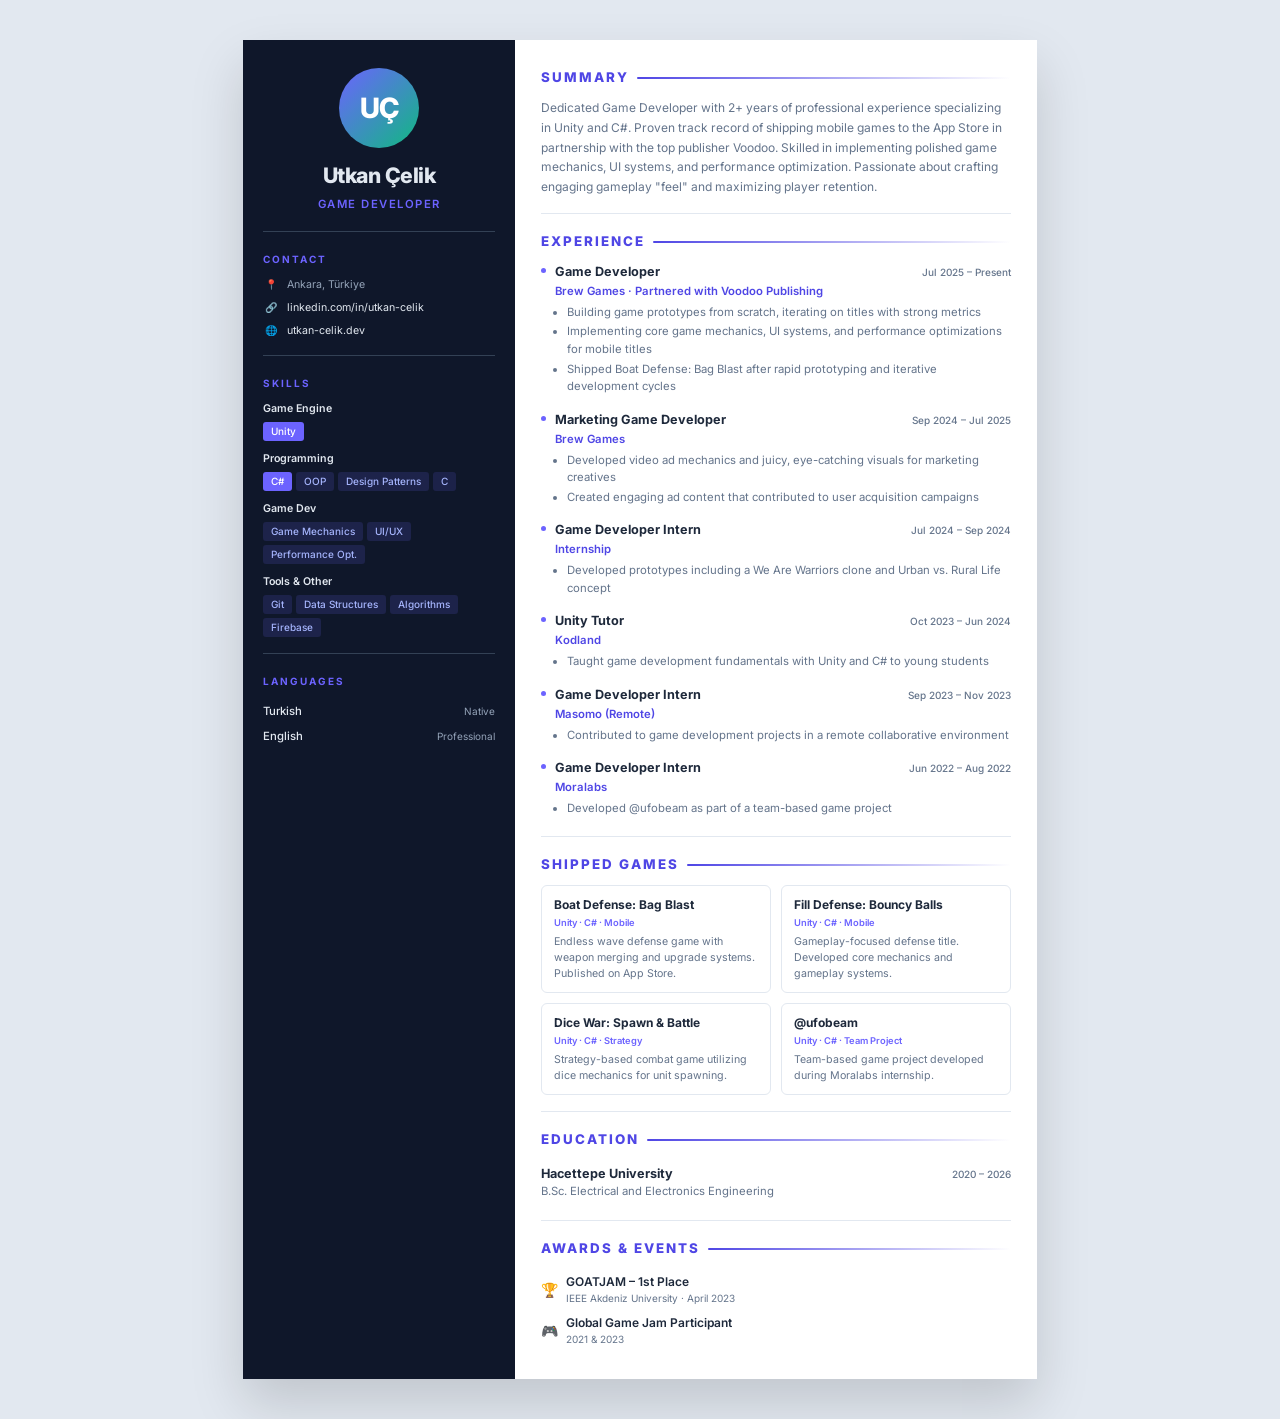
==== cv.html @ 554e01fa "Initial portfolio site - Game Developer CV & Portfolio" ====
<!DOCTYPE html>
<html lang="en">

<head>
    <meta charset="UTF-8">
    <meta name="viewport" content="width=device-width, initial-scale=1.0">
    <title>Utkan Çelik – Game Developer CV</title>
    <link rel="stylesheet" href="cv.css">
</head>

<body>
    <div class="cv-page">
        <!-- ======== SIDEBAR ======== -->
        <aside class="sidebar">
            <div class="profile-section">
                <div class="profile-avatar">UÇ</div>
                <h1 class="profile-name">Utkan Çelik</h1>
                <p class="profile-title">Game Developer</p>
            </div>

            <!-- Contact -->
            <div class="sidebar-section">
                <h2 class="sidebar-heading">Contact</h2>
                <ul class="contact-list">
                    <li class="contact-item">
                        <span class="contact-icon">📍</span>
                        <span>Ankara, Türkiye</span>
                    </li>
                    <li class="contact-item">
                        <span class="contact-icon">🔗</span>
                        <a href="https://www.linkedin.com/in/utkan-celik/"
                            target="_blank">linkedin.com/in/utkan-celik</a>
                    </li>
                    <li class="contact-item">
                        <span class="contact-icon">🌐</span>
                        <a href="#">utkan-celik.dev</a>
                    </li>
                </ul>
            </div>

            <!-- Skills -->
            <div class="sidebar-section">
                <h2 class="sidebar-heading">Skills</h2>
                <div class="skill-category">
                    <div class="skill-category-title">Game Engine</div>
                    <div class="skill-tags">
                        <span class="skill-tag highlight">Unity</span>
                    </div>
                </div>
                <div class="skill-category">
                    <div class="skill-category-title">Programming</div>
                    <div class="skill-tags">
                        <span class="skill-tag highlight">C#</span>
                        <span class="skill-tag">OOP</span>
                        <span class="skill-tag">Design Patterns</span>
                        <span class="skill-tag">C</span>
                    </div>
                </div>
                <div class="skill-category">
                    <div class="skill-category-title">Game Dev</div>
                    <div class="skill-tags">
                        <span class="skill-tag">Game Mechanics</span>
                        <span class="skill-tag">UI/UX</span>
                        <span class="skill-tag">Performance Opt.</span>
                    </div>
                </div>
                <div class="skill-category">
                    <div class="skill-category-title">Tools & Other</div>
                    <div class="skill-tags">
                        <span class="skill-tag">Git</span>
                        <span class="skill-tag">Data Structures</span>
                        <span class="skill-tag">Algorithms</span>
                        <span class="skill-tag">Firebase</span>
                    </div>
                </div>
            </div>

            <!-- Languages -->
            <div class="sidebar-section">
                <h2 class="sidebar-heading">Languages</h2>
                <div class="language-item">
                    <span class="language-name">Turkish</span>
                    <span class="language-level">Native</span>
                </div>
                <div class="language-item">
                    <span class="language-name">English</span>
                    <span class="language-level">Professional</span>
                </div>
            </div>


        </aside>

        <!-- ======== MAIN CONTENT ======== -->
        <main class="main-content">
            <!-- Summary -->
            <section class="section">
                <h2 class="section-heading">Summary</h2>
                <p class="summary-text">
                    Dedicated Game Developer with 2+ years of professional experience specializing in Unity and C#.
                    Proven track record of shipping mobile games to the App Store in partnership with the top publisher
                    Voodoo.
                    Skilled in implementing polished game mechanics, UI systems, and performance optimization.
                    Passionate about crafting engaging gameplay "feel" and maximizing player retention.
                </p>
            </section>

            <!-- Experience -->
            <section class="section">
                <h2 class="section-heading">Experience</h2>

                <div class="exp-item">
                    <div class="exp-header">
                        <span class="exp-role">Game Developer</span>
                        <span class="exp-date">Jul 2025 – Present</span>
                    </div>
                    <div class="exp-company">Brew Games · Partnered with Voodoo Publishing</div>
                    <ul class="exp-desc">
                        <li>Building game prototypes from scratch, iterating on titles with strong metrics</li>
                        <li>Implementing core game mechanics, UI systems, and performance optimizations for mobile
                            titles</li>
                        <li>Shipped Boat Defense: Bag Blast after rapid prototyping and iterative development cycles
                        </li>
                    </ul>
                </div>

                <div class="exp-item">
                    <div class="exp-header">
                        <span class="exp-role">Marketing Game Developer</span>
                        <span class="exp-date">Sep 2024 – Jul 2025</span>
                    </div>
                    <div class="exp-company">Brew Games</div>
                    <ul class="exp-desc">
                        <li>Developed video ad mechanics and juicy, eye-catching visuals for marketing creatives</li>
                        <li>Created engaging ad content that contributed to user acquisition campaigns</li>
                    </ul>
                </div>

                <div class="exp-item">
                    <div class="exp-header">
                        <span class="exp-role">Game Developer Intern</span>
                        <span class="exp-date">Jul 2024 – Sep 2024</span>
                    </div>
                    <div class="exp-company">Internship</div>
                    <ul class="exp-desc">
                        <li>Developed prototypes including a We Are Warriors clone and Urban vs. Rural Life concept</li>
                    </ul>
                </div>

                <div class="exp-item">
                    <div class="exp-header">
                        <span class="exp-role">Unity Tutor</span>
                        <span class="exp-date">Oct 2023 – Jun 2024</span>
                    </div>
                    <div class="exp-company">Kodland</div>
                    <ul class="exp-desc">
                        <li>Taught game development fundamentals with Unity and C# to young students</li>
                    </ul>
                </div>

                <div class="exp-item">
                    <div class="exp-header">
                        <span class="exp-role">Game Developer Intern</span>
                        <span class="exp-date">Sep 2023 – Nov 2023</span>
                    </div>
                    <div class="exp-company">Masomo (Remote)</div>
                    <ul class="exp-desc">
                        <li>Contributed to game development projects in a remote collaborative environment</li>
                    </ul>
                </div>

                <div class="exp-item">
                    <div class="exp-header">
                        <span class="exp-role">Game Developer Intern</span>
                        <span class="exp-date">Jun 2022 – Aug 2022</span>
                    </div>
                    <div class="exp-company">Moralabs</div>
                    <ul class="exp-desc">
                        <li>Developed @ufobeam as part of a team-based game project</li>
                    </ul>
                </div>
            </section>

            <!-- Projects -->
            <section class="section">
                <h2 class="section-heading">Shipped Games</h2>
                <div class="projects-grid">
                    <div class="project-card">
                        <div class="project-name">Boat Defense: Bag Blast</div>
                        <div class="project-tech">Unity · C# · Mobile</div>
                        <p class="project-desc">Endless wave defense game with weapon merging and upgrade systems.
                            Published on App Store.</p>
                    </div>
                    <div class="project-card">
                        <div class="project-name">Fill Defense: Bouncy Balls</div>
                        <div class="project-tech">Unity · C# · Mobile</div>
                        <p class="project-desc">Gameplay-focused defense title. Developed core mechanics and gameplay
                            systems.</p>
                    </div>
                    <div class="project-card">
                        <div class="project-name">Dice War: Spawn & Battle</div>
                        <div class="project-tech">Unity · C# · Strategy</div>
                        <p class="project-desc">Strategy-based combat game utilizing dice mechanics for unit spawning.
                        </p>
                    </div>
                    <div class="project-card">
                        <div class="project-name">@ufobeam</div>
                        <div class="project-tech">Unity · C# · Team Project</div>
                        <p class="project-desc">Team-based game project developed during Moralabs internship.</p>
                    </div>
                </div>
            </section>

            <!-- Education -->
            <section class="section">
                <h2 class="section-heading">Education</h2>
                <div class="edu-item">
                    <div class="edu-info">
                        <div class="edu-school">Hacettepe University</div>
                        <div class="edu-degree">B.Sc. Electrical and Electronics Engineering</div>
                    </div>
                    <span class="edu-date">2020 – 2026</span>
                </div>
            </section>

            <!-- Awards -->
            <section class="section">
                <h2 class="section-heading">Awards & Events</h2>
                <div class="award-item">
                    <span class="award-icon">🏆</span>
                    <div class="award-info">
                        <div class="award-title">GOATJAM – 1st Place</div>
                        <div class="award-detail">IEEE Akdeniz University · April 2023</div>
                    </div>
                </div>
                <div class="award-item">
                    <span class="award-icon">🎮</span>
                    <div class="award-info">
                        <div class="award-title">Global Game Jam Participant</div>
                        <div class="award-detail">2021 & 2023</div>
                    </div>
                </div>
            </section>
        </main>
    </div>
</body>

</html>
---- cv.css ----
/* ========================================
   UTKAN ÇELIK - GAME DEVELOPER CV
   A4 Print-Ready Stylesheet
   ======================================== */

@import url('https://fonts.googleapis.com/css2?family=Inter:wght@300;400;500;600;700;800&display=swap');

:root {
    --primary: #6C63FF;
    --primary-dark: #4F46E5;
    --accent: #10B981;
    --dark: #0F172A;
    --dark-soft: #1E293B;
    --text: #E2E8F0;
    --text-muted: #94A3B8;
    --text-dark: #1E293B;
    --text-dark-muted: #475569;
    --border: #334155;
    --bg-light: #F8FAFC;
    --sidebar-bg: #0F172A;
    --sidebar-text: #E2E8F0;
    --sidebar-muted: #94A3B8;
    --main-bg: #FFFFFF;
    --main-text: #1E293B;
    --main-muted: #64748B;
    --tag-bg: rgba(108, 99, 255, 0.1);
    --tag-text: #6C63FF;
}

* {
    margin: 0;
    padding: 0;
    box-sizing: border-box;
}

body {
    font-family: 'Inter', -apple-system, BlinkMacSystemFont, sans-serif;
    font-size: 9.5pt;
    line-height: 1.5;
    color: var(--main-text);
    background: #E2E8F0;
    -webkit-font-smoothing: antialiased;
}

/* A4 Page Container */
.cv-page {
    width: 210mm;
    min-height: 297mm;
    margin: 20px auto;
    background: var(--main-bg);
    box-shadow: 0 25px 50px rgba(0, 0, 0, 0.15);
    display: grid;
    grid-template-columns: 72mm 1fr;
    overflow: hidden;
}

/* ---- SIDEBAR ---- */
.sidebar {
    background: var(--sidebar-bg);
    color: var(--sidebar-text);
    padding: 28px 20px;
    display: flex;
    flex-direction: column;
    gap: 20px;
}

.profile-section {
    text-align: center;
    padding-bottom: 18px;
    border-bottom: 1px solid var(--border);
}

.profile-avatar {
    width: 80px;
    height: 80px;
    border-radius: 50%;
    background: linear-gradient(135deg, var(--primary), var(--accent));
    margin: 0 auto 12px;
    display: flex;
    align-items: center;
    justify-content: center;
    font-size: 28px;
    font-weight: 800;
    color: white;
    letter-spacing: -1px;
}

.profile-name {
    font-size: 16pt;
    font-weight: 800;
    letter-spacing: -0.5px;
    margin-bottom: 4px;
}

.profile-title {
    font-size: 8.5pt;
    color: var(--primary);
    font-weight: 600;
    text-transform: uppercase;
    letter-spacing: 1.5px;
}

.sidebar-section {
    padding-bottom: 16px;
    border-bottom: 1px solid var(--border);
}

.sidebar-section:last-child {
    border-bottom: none;
}

.sidebar-heading {
    font-size: 7.5pt;
    font-weight: 700;
    text-transform: uppercase;
    letter-spacing: 2px;
    color: var(--primary);
    margin-bottom: 10px;
}

/* Contact */
.contact-list {
    list-style: none;
    display: flex;
    flex-direction: column;
    gap: 7px;
}

.contact-item {
    display: flex;
    align-items: center;
    gap: 8px;
    font-size: 8pt;
    color: var(--sidebar-muted);
}

.contact-icon {
    width: 16px;
    height: 16px;
    display: flex;
    align-items: center;
    justify-content: center;
    font-size: 10px;
    flex-shrink: 0;
}

.contact-item a {
    color: var(--sidebar-text);
    text-decoration: none;
}

.contact-item a:hover {
    color: var(--primary);
}

/* Skills */
.skill-category {
    margin-bottom: 10px;
}

.skill-category:last-child {
    margin-bottom: 0;
}

.skill-category-title {
    font-size: 8pt;
    font-weight: 600;
    color: var(--sidebar-text);
    margin-bottom: 5px;
}

.skill-tags {
    display: flex;
    flex-wrap: wrap;
    gap: 4px;
}

.skill-tag {
    background: rgba(108, 99, 255, 0.15);
    color: #A5B4FC;
    padding: 2px 8px;
    border-radius: 3px;
    font-size: 7.5pt;
    font-weight: 500;
}

.skill-tag.highlight {
    background: var(--primary);
    color: white;
}

/* Languages */
.language-item {
    display: flex;
    justify-content: space-between;
    align-items: center;
    padding: 4px 0;
    font-size: 8.5pt;
}

.language-name {
    font-weight: 500;
}

.language-level {
    font-size: 7.5pt;
    color: var(--sidebar-muted);
}

/* Certifications */
.cert-item {
    display: flex;
    align-items: center;
    gap: 6px;
    padding: 3px 0;
    font-size: 8pt;
    color: var(--sidebar-muted);
}

.cert-badge {
    color: var(--accent);
    font-size: 10px;
}

/* ---- MAIN CONTENT ---- */
.main-content {
    padding: 28px 26px;
    display: flex;
    flex-direction: column;
    gap: 18px;
}

.section {
    padding-bottom: 16px;
    border-bottom: 1px solid #E2E8F0;
}

.section:last-child {
    border-bottom: none;
    padding-bottom: 0;
}

.section-heading {
    font-size: 10pt;
    font-weight: 800;
    text-transform: uppercase;
    letter-spacing: 2px;
    color: var(--primary-dark);
    margin-bottom: 10px;
    display: flex;
    align-items: center;
    gap: 8px;
}

.section-heading::after {
    content: '';
    flex: 1;
    height: 2px;
    background: linear-gradient(to right, var(--primary-dark), transparent);
    border-radius: 1px;
}

/* Summary */
.summary-text {
    font-size: 9pt;
    line-height: 1.65;
    color: var(--main-muted);
}

/* Experience */
.exp-item {
    margin-bottom: 14px;
    position: relative;
    padding-left: 14px;
}

.exp-item:last-child {
    margin-bottom: 0;
}

.exp-item::before {
    content: '';
    position: absolute;
    left: 0;
    top: 6px;
    width: 5px;
    height: 5px;
    border-radius: 50%;
    background: var(--primary);
}

.exp-header {
    display: flex;
    justify-content: space-between;
    align-items: baseline;
    margin-bottom: 2px;
}

.exp-role {
    font-size: 9.5pt;
    font-weight: 700;
    color: var(--main-text);
}

.exp-date {
    font-size: 7.5pt;
    color: var(--main-muted);
    font-weight: 500;
    white-space: nowrap;
}

.exp-company {
    font-size: 8.5pt;
    color: var(--primary-dark);
    font-weight: 600;
    margin-bottom: 4px;
}

.exp-desc {
    font-size: 8.5pt;
    color: var(--main-muted);
    line-height: 1.55;
}

.exp-desc li {
    margin-bottom: 2px;
    margin-left: 12px;
}

/* Projects */
.projects-grid {
    display: grid;
    grid-template-columns: 1fr 1fr;
    gap: 10px;
}

.project-card {
    border: 1px solid #E2E8F0;
    border-radius: 6px;
    padding: 10px 12px;
    transition: border-color 0.2s;
}

.project-name {
    font-size: 9pt;
    font-weight: 700;
    color: var(--main-text);
    margin-bottom: 2px;
}

.project-tech {
    font-size: 7pt;
    color: var(--primary);
    font-weight: 600;
    margin-bottom: 4px;
}

.project-desc {
    font-size: 8pt;
    color: var(--main-muted);
    line-height: 1.5;
}

.project-link {
    font-size: 7pt;
    color: var(--primary);
    text-decoration: none;
    font-weight: 600;
}

/* Education */
.edu-item {
    display: flex;
    justify-content: space-between;
    align-items: baseline;
    padding: 4px 0;
}

.edu-info {
    flex: 1;
}

.edu-school {
    font-size: 9.5pt;
    font-weight: 700;
    color: var(--main-text);
}

.edu-degree {
    font-size: 8.5pt;
    color: var(--main-muted);
}

.edu-date {
    font-size: 7.5pt;
    color: var(--main-muted);
    font-weight: 500;
}

/* Awards */
.award-item {
    display: flex;
    align-items: center;
    gap: 8px;
    padding: 4px 0;
}

.award-icon {
    font-size: 14px;
}

.award-info {
    flex: 1;
}

.award-title {
    font-size: 9pt;
    font-weight: 600;
    color: var(--main-text);
}

.award-detail {
    font-size: 7.5pt;
    color: var(--main-muted);
}

/* ========================================
   PRINT STYLES
   ======================================== */
@media print {
    @page {
        size: A4;
        margin: 0;
    }

    body {
        background: white;
        -webkit-print-color-adjust: exact;
        print-color-adjust: exact;
    }

    .cv-page {
        margin: 0;
        box-shadow: none;
        width: 100%;
        min-height: 100vh;
    }

    .sidebar {
        -webkit-print-color-adjust: exact;
        print-color-adjust: exact;
    }

    .skill-tag {
        -webkit-print-color-adjust: exact;
        print-color-adjust: exact;
    }

    .skill-tag.highlight {
        -webkit-print-color-adjust: exact;
        print-color-adjust: exact;
    }

    .exp-item::before {
        -webkit-print-color-adjust: exact;
        print-color-adjust: exact;
    }
}

/* Screen-only helper for centering */
@media screen {
    body {
        padding: 20px 0;
    }
}
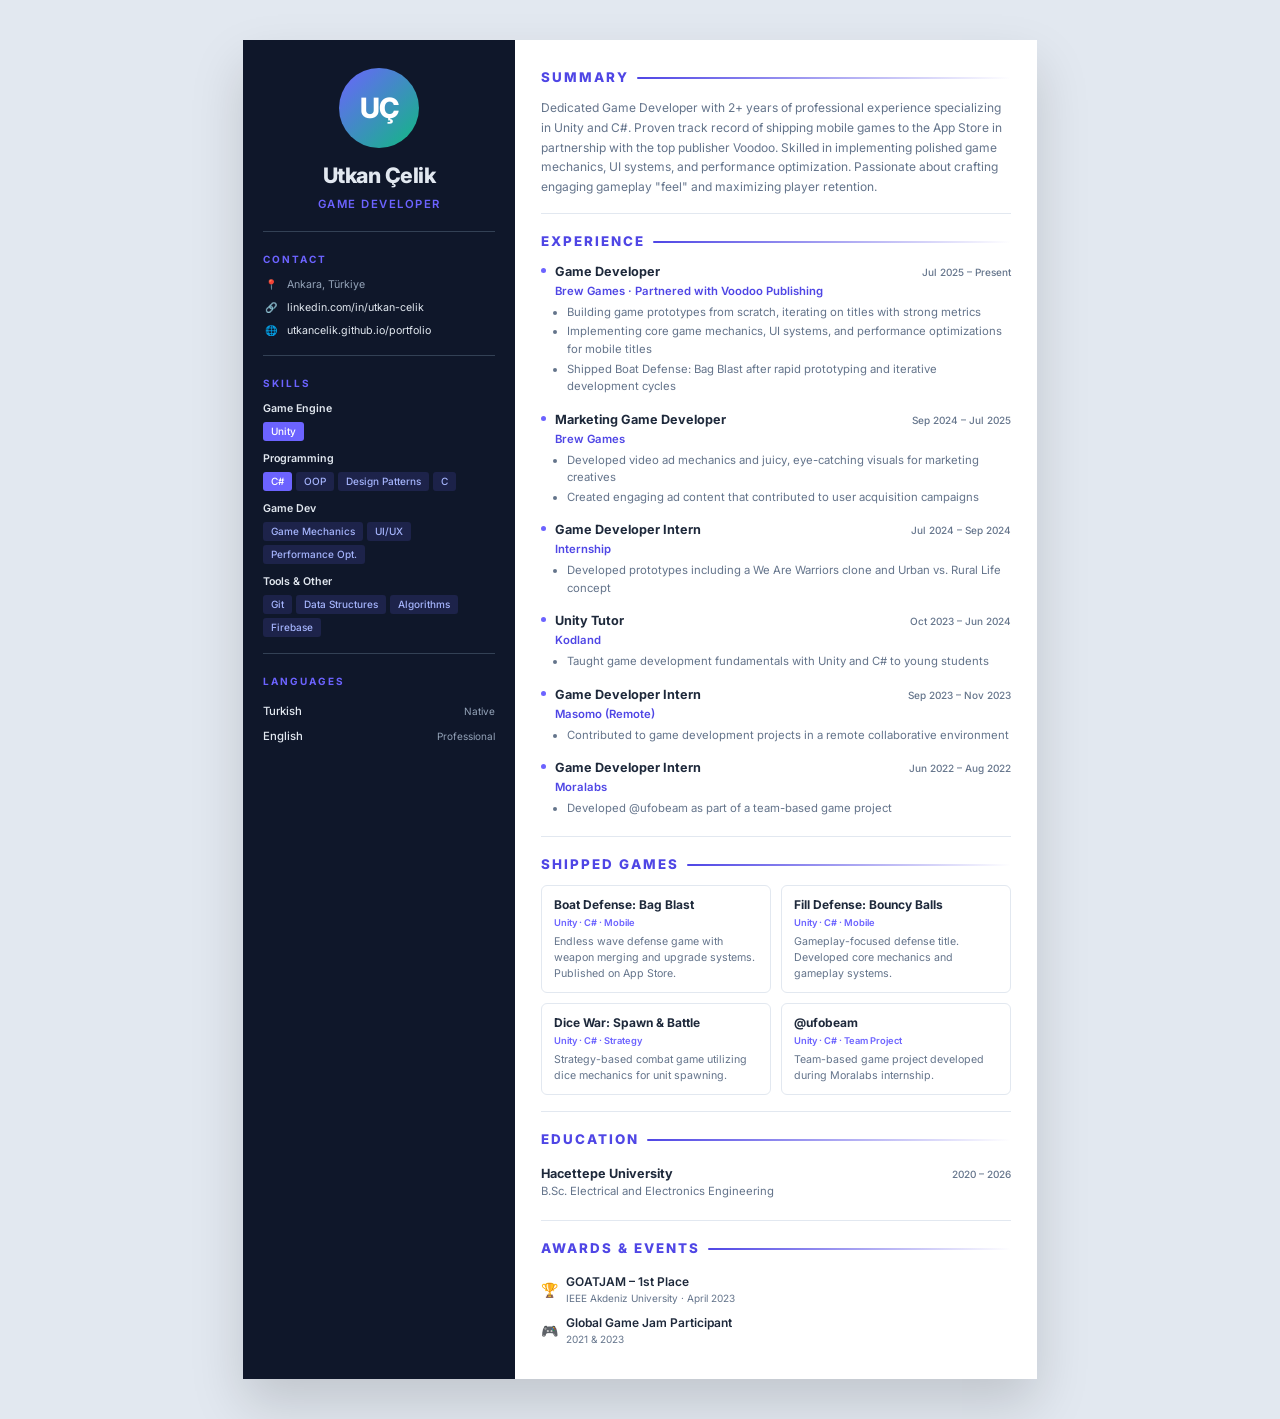
==== commit d4a6caad: "Update CV with live portfolio URL + fix corrections" ====
--- a/cv.html
+++ b/cv.html
@@ -33,7 +33,8 @@
                     </li>
                     <li class="contact-item">
                         <span class="contact-icon">🌐</span>
-                        <a href="#">utkan-celik.dev</a>
+                        <a href="https://utkancelik.github.io/portfolio/"
+                            target="_blank">utkancelik.github.io/portfolio</a>
                     </li>
                 </ul>
             </div>
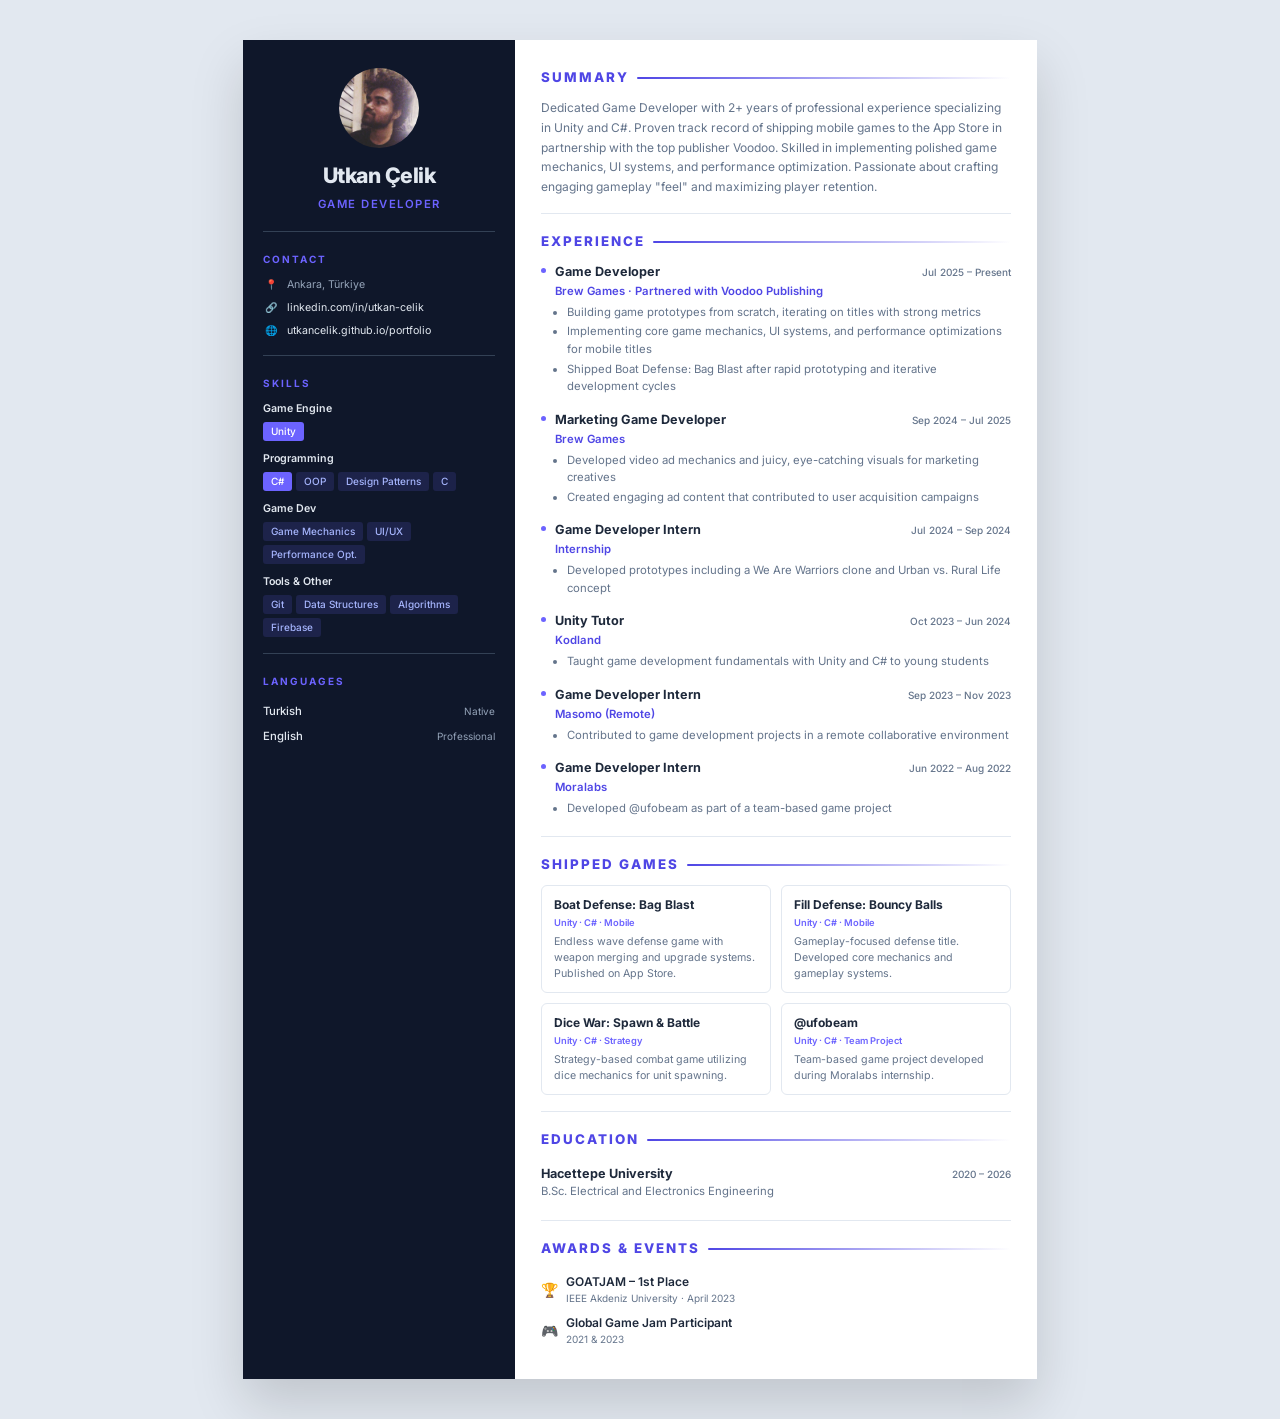
==== commit 84439c2f: "Add profile photo to CV and regenerate PDF Co-Authored-By: Claude Opus 4.6 <noreply@anthropic.com>" ====
--- a/cv.html
+++ b/cv.html
@@ -13,7 +13,7 @@
         <!-- ======== SIDEBAR ======== -->
         <aside class="sidebar">
             <div class="profile-section">
-                <div class="profile-avatar">UÇ</div>
+                <div class="profile-avatar"><img src="assets/images/profile.jpeg" alt="Utkan Çelik"></div>
                 <h1 class="profile-name">Utkan Çelik</h1>
                 <p class="profile-title">Game Developer</p>
             </div>
--- a/cv.css
+++ b/cv.css
@@ -74,15 +74,15 @@
     width: 80px;
     height: 80px;
     border-radius: 50%;
-    background: linear-gradient(135deg, var(--primary), var(--accent));
     margin: 0 auto 12px;
-    display: flex;
-    align-items: center;
-    justify-content: center;
-    font-size: 28px;
-    font-weight: 800;
-    color: white;
-    letter-spacing: -1px;
+    overflow: hidden;
+}
+
+.profile-avatar img {
+    width: 100%;
+    height: 100%;
+    object-fit: cover;
+    display: block;
 }
 
 .profile-name {
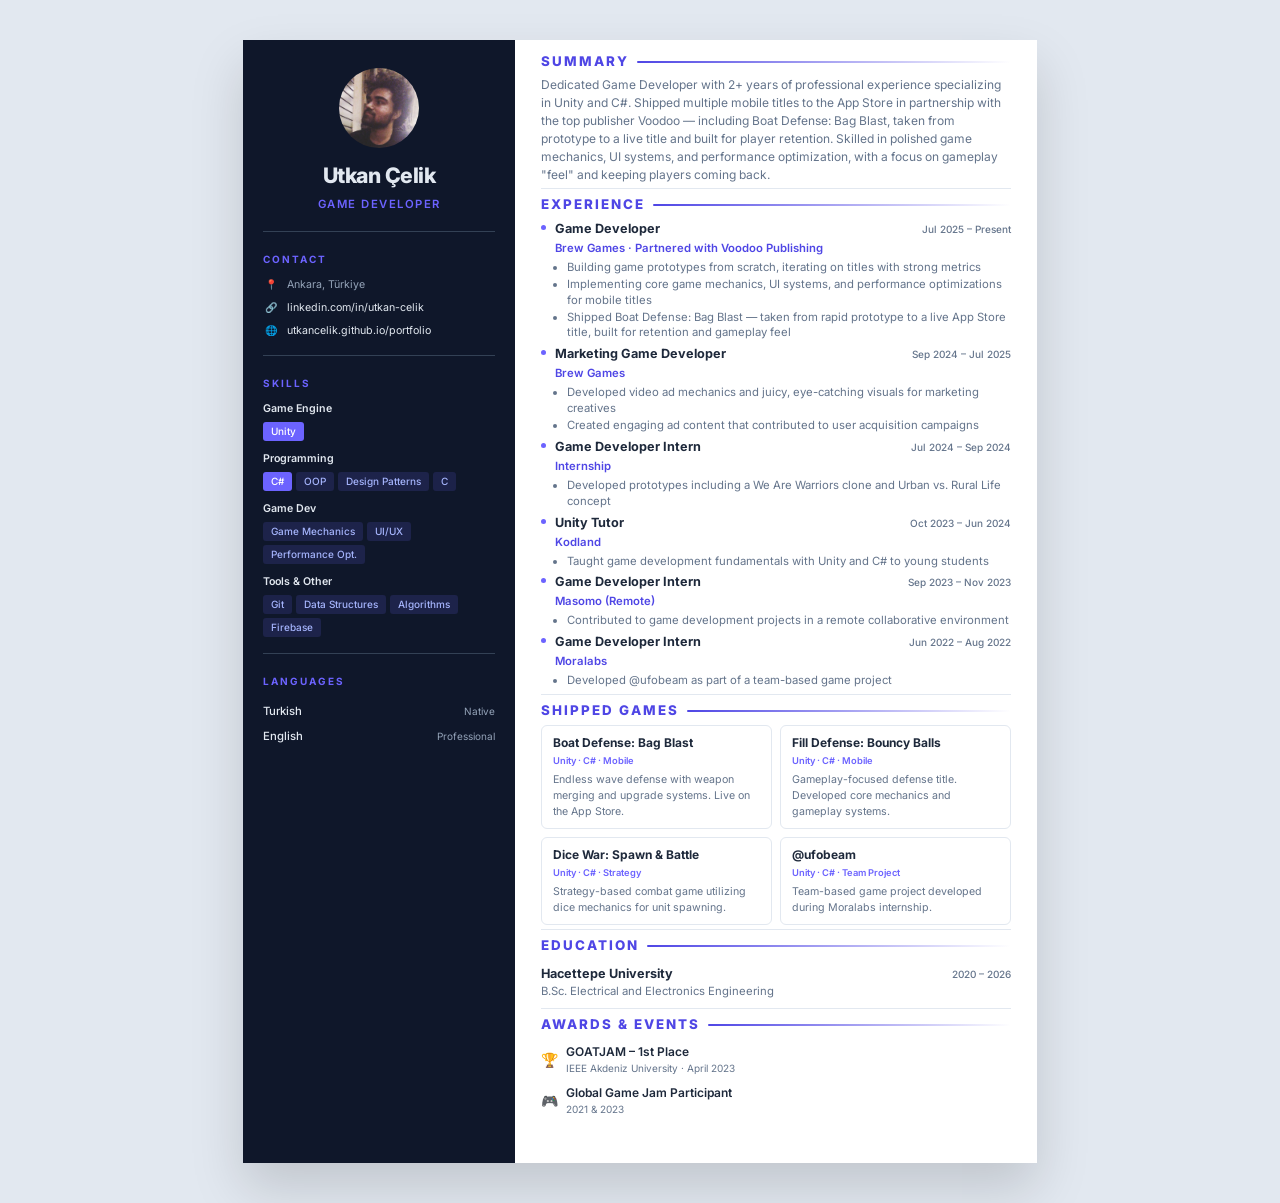
==== commit d71d5c44: "Premium overhaul: real store assets, data-driven games, recruiter-focused content - Replace AI game " ====
--- a/cv.html
+++ b/cv.html
@@ -99,10 +99,10 @@
                 <h2 class="section-heading">Summary</h2>
                 <p class="summary-text">
                     Dedicated Game Developer with 2+ years of professional experience specializing in Unity and C#.
-                    Proven track record of shipping mobile games to the App Store in partnership with the top publisher
-                    Voodoo.
-                    Skilled in implementing polished game mechanics, UI systems, and performance optimization.
-                    Passionate about crafting engaging gameplay "feel" and maximizing player retention.
+                    Shipped multiple mobile titles to the App Store in partnership with the top publisher Voodoo —
+                    including Boat Defense: Bag Blast, taken from prototype to a live title and built for player
+                    retention. Skilled in polished game mechanics, UI systems, and performance optimization, with a
+                    focus on gameplay "feel" and keeping players coming back.
                 </p>
             </section>
 
@@ -120,8 +120,8 @@
                         <li>Building game prototypes from scratch, iterating on titles with strong metrics</li>
                         <li>Implementing core game mechanics, UI systems, and performance optimizations for mobile
                             titles</li>
-                        <li>Shipped Boat Defense: Bag Blast after rapid prototyping and iterative development cycles
-                        </li>
+                        <li>Shipped Boat Defense: Bag Blast — taken from rapid prototype to a live App Store title,
+                            built for retention and gameplay feel</li>
                     </ul>
                 </div>
 
@@ -189,8 +189,8 @@
                     <div class="project-card">
                         <div class="project-name">Boat Defense: Bag Blast</div>
                         <div class="project-tech">Unity · C# · Mobile</div>
-                        <p class="project-desc">Endless wave defense game with weapon merging and upgrade systems.
-                            Published on App Store.</p>
+                        <p class="project-desc">Endless wave defense with weapon merging and upgrade systems.
+                            Live on the App Store.</p>
                     </div>
                     <div class="project-card">
                         <div class="project-name">Fill Defense: Bouncy Balls</div>
--- a/cv.css
+++ b/cv.css
@@ -224,14 +224,14 @@
 
 /* ---- MAIN CONTENT ---- */
 .main-content {
-    padding: 28px 26px;
+    padding: 12px 26px;
     display: flex;
     flex-direction: column;
-    gap: 18px;
+    gap: 6px;
 }
 
 .section {
-    padding-bottom: 16px;
+    padding-bottom: 4px;
     border-bottom: 1px solid #E2E8F0;
 }
 
@@ -246,7 +246,7 @@
     text-transform: uppercase;
     letter-spacing: 2px;
     color: var(--primary-dark);
-    margin-bottom: 10px;
+    margin-bottom: 4px;
     display: flex;
     align-items: center;
     gap: 8px;
@@ -263,13 +263,13 @@
 /* Summary */
 .summary-text {
     font-size: 9pt;
-    line-height: 1.65;
+    line-height: 1.5;
     color: var(--main-muted);
 }
 
 /* Experience */
 .exp-item {
-    margin-bottom: 14px;
+    margin-bottom: 3px;
     position: relative;
     padding-left: 14px;
 }
@@ -313,17 +313,17 @@
     font-size: 8.5pt;
     color: var(--primary-dark);
     font-weight: 600;
-    margin-bottom: 4px;
+    margin-bottom: 3px;
 }
 
 .exp-desc {
     font-size: 8.5pt;
     color: var(--main-muted);
-    line-height: 1.55;
+    line-height: 1.4;
 }
 
 .exp-desc li {
-    margin-bottom: 2px;
+    margin-bottom: 1px;
     margin-left: 12px;
 }
 
@@ -331,13 +331,13 @@
 .projects-grid {
     display: grid;
     grid-template-columns: 1fr 1fr;
-    gap: 10px;
+    gap: 8px;
 }
 
 .project-card {
     border: 1px solid #E2E8F0;
     border-radius: 6px;
-    padding: 10px 12px;
+    padding: 8px 11px;
     transition: border-color 0.2s;
 }
 
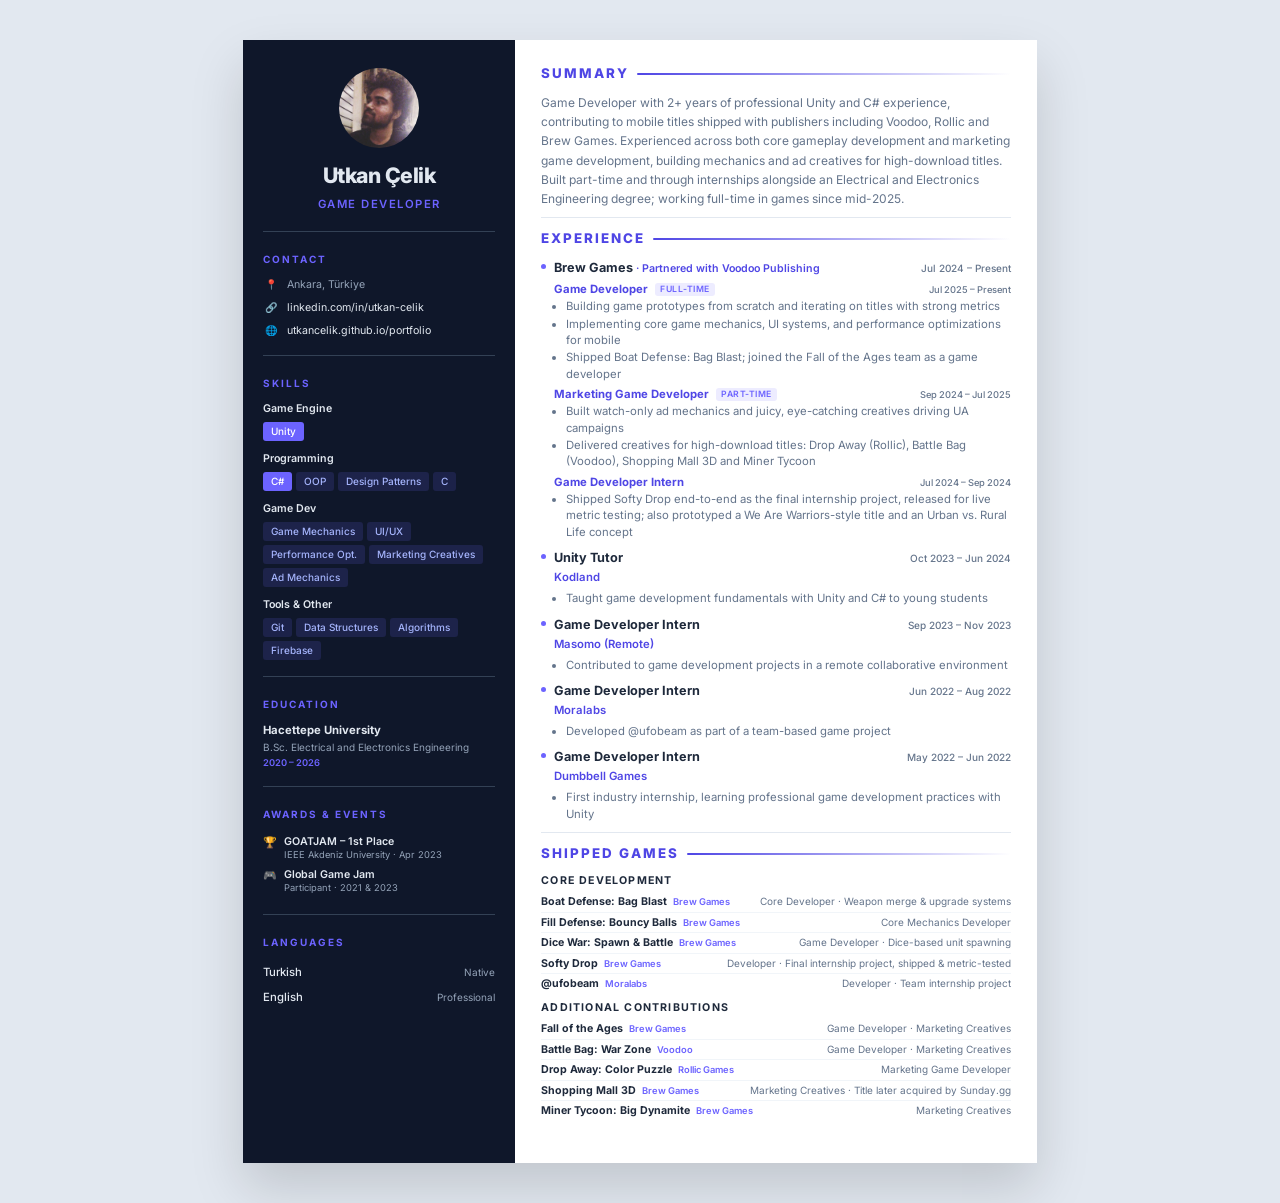
==== commit f0dedf3c: "Add six game credits, fix CV/site drift, restructure CV to one page The downloadable CV had drifted " ====
--- a/cv.html
+++ b/cv.html
@@ -63,10 +63,12 @@
                         <span class="skill-tag">Game Mechanics</span>
                         <span class="skill-tag">UI/UX</span>
                         <span class="skill-tag">Performance Opt.</span>
-                    </div>
-                </div>
-                <div class="skill-category">
-                    <div class="skill-category-title">Tools & Other</div>
+                        <span class="skill-tag">Marketing Creatives</span>
+                        <span class="skill-tag">Ad Mechanics</span>
+                    </div>
+                </div>
+                <div class="skill-category">
+                    <div class="skill-category-title">Tools &amp; Other</div>
                     <div class="skill-tags">
                         <span class="skill-tag">Git</span>
                         <span class="skill-tag">Data Structures</span>
@@ -76,6 +78,35 @@
                 </div>
             </div>
 
+            <!-- Education -->
+            <div class="sidebar-section">
+                <h2 class="sidebar-heading">Education</h2>
+                <div class="edu-side">
+                    <div class="edu-side-school">Hacettepe University</div>
+                    <div class="edu-side-degree">B.Sc. Electrical and Electronics Engineering</div>
+                    <div class="edu-side-date">2020 – 2026</div>
+                </div>
+            </div>
+
+            <!-- Awards -->
+            <div class="sidebar-section">
+                <h2 class="sidebar-heading">Awards &amp; Events</h2>
+                <div class="award-side">
+                    <span class="award-side-icon">🏆</span>
+                    <div class="award-side-info">
+                        <div class="award-side-title">GOATJAM – 1st Place</div>
+                        <div class="award-side-detail">IEEE Akdeniz University · Apr 2023</div>
+                    </div>
+                </div>
+                <div class="award-side">
+                    <span class="award-side-icon">🎮</span>
+                    <div class="award-side-info">
+                        <div class="award-side-title">Global Game Jam</div>
+                        <div class="award-side-detail">Participant · 2021 &amp; 2023</div>
+                    </div>
+                </div>
+            </div>
+
             <!-- Languages -->
             <div class="sidebar-section">
                 <h2 class="sidebar-heading">Languages</h2>
@@ -88,8 +119,6 @@
                     <span class="language-level">Professional</span>
                 </div>
             </div>
-
-
         </aside>
 
         <!-- ======== MAIN CONTENT ======== -->
@@ -98,11 +127,11 @@
             <section class="section">
                 <h2 class="section-heading">Summary</h2>
                 <p class="summary-text">
-                    Dedicated Game Developer with 2+ years of professional experience specializing in Unity and C#.
-                    Shipped multiple mobile titles to the App Store in partnership with the top publisher Voodoo —
-                    including Boat Defense: Bag Blast, taken from prototype to a live title and built for player
-                    retention. Skilled in polished game mechanics, UI systems, and performance optimization, with a
-                    focus on gameplay "feel" and keeping players coming back.
+                    Game Developer with 2+ years of professional Unity and C# experience, contributing to mobile titles
+                    shipped with publishers including Voodoo, Rollic and Brew Games. Experienced across both core
+                    gameplay development and marketing game development, building mechanics and ad creatives for
+                    high-download titles. Built part-time and through internships alongside an Electrical and
+                    Electronics Engineering degree; working full-time in games since mid-2025.
                 </p>
             </section>
 
@@ -112,39 +141,39 @@
 
                 <div class="exp-item">
                     <div class="exp-header">
-                        <span class="exp-role">Game Developer</span>
-                        <span class="exp-date">Jul 2025 – Present</span>
-                    </div>
-                    <div class="exp-company">Brew Games · Partnered with Voodoo Publishing</div>
-                    <ul class="exp-desc">
-                        <li>Building game prototypes from scratch, iterating on titles with strong metrics</li>
-                        <li>Implementing core game mechanics, UI systems, and performance optimizations for mobile
-                            titles</li>
-                        <li>Shipped Boat Defense: Bag Blast — taken from rapid prototype to a live App Store title,
-                            built for retention and gameplay feel</li>
-                    </ul>
-                </div>
-
-                <div class="exp-item">
-                    <div class="exp-header">
-                        <span class="exp-role">Marketing Game Developer</span>
-                        <span class="exp-date">Sep 2024 – Jul 2025</span>
-                    </div>
-                    <div class="exp-company">Brew Games</div>
-                    <ul class="exp-desc">
-                        <li>Developed video ad mechanics and juicy, eye-catching visuals for marketing creatives</li>
-                        <li>Created engaging ad content that contributed to user acquisition campaigns</li>
-                    </ul>
-                </div>
-
-                <div class="exp-item">
-                    <div class="exp-header">
-                        <span class="exp-role">Game Developer Intern</span>
-                        <span class="exp-date">Jul 2024 – Sep 2024</span>
-                    </div>
-                    <div class="exp-company">Internship</div>
-                    <ul class="exp-desc">
-                        <li>Developed prototypes including a We Are Warriors clone and Urban vs. Rural Life concept</li>
+                        <span class="exp-role">Brew Games <span class="exp-role-note">· Partnered with Voodoo
+                                Publishing</span></span>
+                        <span class="exp-date">Jul 2024 – Present</span>
+                    </div>
+
+                    <div class="exp-subrole">
+                        <span class="exp-subrole-title">Game Developer <span class="work-type">Full-time</span></span>
+                        <span class="exp-subrole-date">Jul 2025 – Present</span>
+                    </div>
+                    <ul class="exp-desc">
+                        <li>Building game prototypes from scratch and iterating on titles with strong metrics</li>
+                        <li>Implementing core game mechanics, UI systems, and performance optimizations for mobile</li>
+                        <li>Shipped Boat Defense: Bag Blast; joined the Fall of the Ages team as a game developer</li>
+                    </ul>
+
+                    <div class="exp-subrole">
+                        <span class="exp-subrole-title">Marketing Game Developer <span class="work-type">Part-time</span></span>
+                        <span class="exp-subrole-date">Sep 2024 – Jul 2025</span>
+                    </div>
+                    <ul class="exp-desc">
+                        <li>Built watch-only ad mechanics and juicy, eye-catching creatives driving UA campaigns</li>
+                        <li>Delivered creatives for high-download titles: Drop Away (Rollic), Battle Bag (Voodoo),
+                            Shopping Mall 3D and Miner Tycoon</li>
+                    </ul>
+
+                    <div class="exp-subrole">
+                        <span class="exp-subrole-title">Game Developer Intern</span>
+                        <span class="exp-subrole-date">Jul 2024 – Sep 2024</span>
+                    </div>
+                    <ul class="exp-desc">
+                        <li>Shipped Softy Drop end-to-end as the final internship project, released for live metric
+                            testing; also prototyped a We Are Warriors-style title and an Urban vs. Rural Life
+                            concept</li>
                     </ul>
                 </div>
 
@@ -180,70 +209,83 @@
                         <li>Developed @ufobeam as part of a team-based game project</li>
                     </ul>
                 </div>
+
+                <div class="exp-item">
+                    <div class="exp-header">
+                        <span class="exp-role">Game Developer Intern</span>
+                        <span class="exp-date">May 2022 – Jun 2022</span>
+                    </div>
+                    <div class="exp-company">Dumbbell Games</div>
+                    <ul class="exp-desc">
+                        <li>First industry internship, learning professional game development practices with Unity</li>
+                    </ul>
+                </div>
             </section>
 
-            <!-- Projects -->
+            <!-- Games -->
             <section class="section">
                 <h2 class="section-heading">Shipped Games</h2>
-                <div class="projects-grid">
-                    <div class="project-card">
-                        <div class="project-name">Boat Defense: Bag Blast</div>
-                        <div class="project-tech">Unity · C# · Mobile</div>
-                        <p class="project-desc">Endless wave defense with weapon merging and upgrade systems.
-                            Live on the App Store.</p>
-                    </div>
-                    <div class="project-card">
-                        <div class="project-name">Fill Defense: Bouncy Balls</div>
-                        <div class="project-tech">Unity · C# · Mobile</div>
-                        <p class="project-desc">Gameplay-focused defense title. Developed core mechanics and gameplay
-                            systems.</p>
-                    </div>
-                    <div class="project-card">
-                        <div class="project-name">Dice War: Spawn & Battle</div>
-                        <div class="project-tech">Unity · C# · Strategy</div>
-                        <p class="project-desc">Strategy-based combat game utilizing dice mechanics for unit spawning.
-                        </p>
-                    </div>
-                    <div class="project-card">
-                        <div class="project-name">@ufobeam</div>
-                        <div class="project-tech">Unity · C# · Team Project</div>
-                        <p class="project-desc">Team-based game project developed during Moralabs internship.</p>
-                    </div>
-                </div>
-            </section>
-
-            <!-- Education -->
-            <section class="section">
-                <h2 class="section-heading">Education</h2>
-                <div class="edu-item">
-                    <div class="edu-info">
-                        <div class="edu-school">Hacettepe University</div>
-                        <div class="edu-degree">B.Sc. Electrical and Electronics Engineering</div>
-                    </div>
-                    <span class="edu-date">2020 – 2026</span>
-                </div>
-            </section>
-
-            <!-- Awards -->
-            <section class="section">
-                <h2 class="section-heading">Awards & Events</h2>
-                <div class="award-item">
-                    <span class="award-icon">🏆</span>
-                    <div class="award-info">
-                        <div class="award-title">GOATJAM – 1st Place</div>
-                        <div class="award-detail">IEEE Akdeniz University · April 2023</div>
-                    </div>
-                </div>
-                <div class="award-item">
-                    <span class="award-icon">🎮</span>
-                    <div class="award-info">
-                        <div class="award-title">Global Game Jam Participant</div>
-                        <div class="award-detail">2021 & 2023</div>
-                    </div>
-                </div>
+
+                <div class="games-group-label">Core Development</div>
+                <ul class="contrib-list">
+                    <li class="contrib-row">
+                        <span class="contrib-game">Boat Defense: Bag Blast</span>
+                        <span class="contrib-pub">Brew Games</span>
+                        <span class="contrib-role">Core Developer · Weapon merge &amp; upgrade systems</span>
+                    </li>
+                    <li class="contrib-row">
+                        <span class="contrib-game">Fill Defense: Bouncy Balls</span>
+                        <span class="contrib-pub">Brew Games</span>
+                        <span class="contrib-role">Core Mechanics Developer</span>
+                    </li>
+                    <li class="contrib-row">
+                        <span class="contrib-game">Dice War: Spawn &amp; Battle</span>
+                        <span class="contrib-pub">Brew Games</span>
+                        <span class="contrib-role">Game Developer · Dice-based unit spawning</span>
+                    </li>
+                    <li class="contrib-row">
+                        <span class="contrib-game">Softy Drop</span>
+                        <span class="contrib-pub">Brew Games</span>
+                        <span class="contrib-role">Developer · Final internship project, shipped &amp; metric-tested</span>
+                    </li>
+                    <li class="contrib-row">
+                        <span class="contrib-game">@ufobeam</span>
+                        <span class="contrib-pub">Moralabs</span>
+                        <span class="contrib-role">Developer · Team internship project</span>
+                    </li>
+                </ul>
+
+                <div class="games-group-label">Additional Contributions</div>
+                <ul class="contrib-list">
+                    <li class="contrib-row">
+                        <span class="contrib-game">Fall of the Ages</span>
+                        <span class="contrib-pub">Brew Games</span>
+                        <span class="contrib-role">Game Developer · Marketing Creatives</span>
+                    </li>
+                    <li class="contrib-row">
+                        <span class="contrib-game">Battle Bag: War Zone</span>
+                        <span class="contrib-pub">Voodoo</span>
+                        <span class="contrib-role">Game Developer · Marketing Creatives</span>
+                    </li>
+                    <li class="contrib-row">
+                        <span class="contrib-game">Drop Away: Color Puzzle</span>
+                        <span class="contrib-pub">Rollic Games</span>
+                        <span class="contrib-role">Marketing Game Developer</span>
+                    </li>
+                    <li class="contrib-row">
+                        <span class="contrib-game">Shopping Mall 3D</span>
+                        <span class="contrib-pub">Brew Games</span>
+                        <span class="contrib-role">Marketing Creatives · Title later acquired by Sunday.gg</span>
+                    </li>
+                    <li class="contrib-row">
+                        <span class="contrib-game">Miner Tycoon: Big Dynamite</span>
+                        <span class="contrib-pub">Brew Games</span>
+                        <span class="contrib-role">Marketing Creatives</span>
+                    </li>
+                </ul>
             </section>
         </main>
     </div>
 </body>
 
-</html>+</html>
--- a/cv.css
+++ b/cv.css
@@ -224,14 +224,14 @@
 
 /* ---- MAIN CONTENT ---- */
 .main-content {
-    padding: 12px 26px;
+    padding: 24px 26px;
     display: flex;
     flex-direction: column;
-    gap: 6px;
+    gap: 11px;
 }
 
 .section {
-    padding-bottom: 4px;
+    padding-bottom: 9px;
     border-bottom: 1px solid #E2E8F0;
 }
 
@@ -246,7 +246,7 @@
     text-transform: uppercase;
     letter-spacing: 2px;
     color: var(--primary-dark);
-    margin-bottom: 4px;
+    margin-bottom: 9px;
     display: flex;
     align-items: center;
     gap: 8px;
@@ -263,15 +263,15 @@
 /* Summary */
 .summary-text {
     font-size: 9pt;
-    line-height: 1.5;
+    line-height: 1.6;
     color: var(--main-muted);
 }
 
 /* Experience */
 .exp-item {
-    margin-bottom: 3px;
+    margin-bottom: 8px;
     position: relative;
-    padding-left: 14px;
+    padding-left: 13px;
 }
 
 .exp-item:last-child {
@@ -313,13 +313,13 @@
     font-size: 8.5pt;
     color: var(--primary-dark);
     font-weight: 600;
-    margin-bottom: 3px;
+    margin-bottom: 4px;
 }
 
 .exp-desc {
     font-size: 8.5pt;
     color: var(--main-muted);
-    line-height: 1.4;
+    line-height: 1.45;
 }
 
 .exp-desc li {
@@ -327,101 +327,149 @@
     margin-left: 12px;
 }
 
-/* Projects */
-.projects-grid {
-    display: grid;
-    grid-template-columns: 1fr 1fr;
-    gap: 8px;
-}
-
-.project-card {
-    border: 1px solid #E2E8F0;
-    border-radius: 6px;
-    padding: 8px 11px;
-    transition: border-color 0.2s;
-}
-
-.project-name {
-    font-size: 9pt;
+/* Grouped company: sub-roles under one employer */
+.exp-role-note {
+    font-size: 8pt;
+    font-weight: 600;
+    color: var(--primary-dark);
+}
+
+.exp-subrole {
+    display: flex;
+    justify-content: space-between;
+    align-items: baseline;
+    margin-top: 4px;
+}
+
+.exp-subrole-title {
+    font-size: 8.5pt;
+    font-weight: 700;
+    color: var(--primary-dark);
+}
+
+.work-type {
+    display: inline-block;
+    margin-left: 4px;
+    padding: 0 5px;
+    border-radius: 3px;
+    background: rgba(108, 99, 255, 0.12);
+    color: var(--primary);
+    font-size: 6.5pt;
+    font-weight: 600;
+    text-transform: uppercase;
+    letter-spacing: 0.5px;
+    vertical-align: 1px;
+}
+
+.exp-subrole-date {
+    font-size: 7pt;
+    color: var(--main-muted);
+    font-weight: 500;
+    white-space: nowrap;
+}
+
+/* Additional Contributions */
+.contrib-list {
+    list-style: none;
+}
+
+.contrib-row {
+    display: flex;
+    align-items: baseline;
+    gap: 6px;
+    padding: 2px 0;
+    font-size: 8pt;
+    line-height: 1.45;
+}
+
+.contrib-row + .contrib-row {
+    border-top: 1px solid #F1F5F9;
+}
+
+.contrib-game {
     font-weight: 700;
     color: var(--main-text);
-    margin-bottom: 2px;
-}
-
-.project-tech {
+    white-space: nowrap;
+}
+
+.contrib-pub {
+    font-size: 7pt;
+    font-weight: 600;
+    color: var(--primary);
+    white-space: nowrap;
+}
+
+.contrib-role {
+    margin-left: auto;
+    font-size: 7.5pt;
+    color: var(--main-muted);
+    text-align: right;
+    white-space: nowrap;
+}
+
+/* Games list */
+.games-group-label {
+    font-size: 8pt;
+    font-weight: 700;
+    text-transform: uppercase;
+    letter-spacing: 1.2px;
+    color: var(--main-text);
+    margin: 7px 0 3px;
+}
+
+.games-group-label:first-of-type {
+    margin-top: 0;
+}
+
+/* Education (sidebar) */
+.edu-side-school {
+    font-size: 8.5pt;
+    font-weight: 700;
+    color: var(--sidebar-text);
+}
+
+.edu-side-degree {
+    font-size: 7.5pt;
+    color: var(--sidebar-muted);
+    line-height: 1.4;
+    margin: 1px 0 2px;
+}
+
+.edu-side-date {
     font-size: 7pt;
     color: var(--primary);
     font-weight: 600;
-    margin-bottom: 4px;
-}
-
-.project-desc {
-    font-size: 8pt;
-    color: var(--main-muted);
-    line-height: 1.5;
-}
-
-.project-link {
+}
+
+/* Awards (sidebar) */
+.award-side {
+    display: flex;
+    align-items: flex-start;
+    gap: 7px;
+    padding: 3px 0;
+}
+
+.award-side-icon {
+    font-size: 11px;
+    line-height: 1.4;
+    flex-shrink: 0;
+}
+
+.award-side-info {
+    flex: 1;
+}
+
+.award-side-title {
+    font-size: 8pt;
+    font-weight: 600;
+    color: var(--sidebar-text);
+    line-height: 1.35;
+}
+
+.award-side-detail {
     font-size: 7pt;
-    color: var(--primary);
-    text-decoration: none;
-    font-weight: 600;
-}
-
-/* Education */
-.edu-item {
-    display: flex;
-    justify-content: space-between;
-    align-items: baseline;
-    padding: 4px 0;
-}
-
-.edu-info {
-    flex: 1;
-}
-
-.edu-school {
-    font-size: 9.5pt;
-    font-weight: 700;
-    color: var(--main-text);
-}
-
-.edu-degree {
-    font-size: 8.5pt;
-    color: var(--main-muted);
-}
-
-.edu-date {
-    font-size: 7.5pt;
-    color: var(--main-muted);
-    font-weight: 500;
-}
-
-/* Awards */
-.award-item {
-    display: flex;
-    align-items: center;
-    gap: 8px;
-    padding: 4px 0;
-}
-
-.award-icon {
-    font-size: 14px;
-}
-
-.award-info {
-    flex: 1;
-}
-
-.award-title {
-    font-size: 9pt;
-    font-weight: 600;
-    color: var(--main-text);
-}
-
-.award-detail {
-    font-size: 7.5pt;
-    color: var(--main-muted);
+    color: var(--sidebar-muted);
+    line-height: 1.35;
 }
 
 /* ========================================
@@ -465,6 +513,11 @@
         -webkit-print-color-adjust: exact;
         print-color-adjust: exact;
     }
+
+    .work-type {
+        -webkit-print-color-adjust: exact;
+        print-color-adjust: exact;
+    }
 }
 
 /* Screen-only helper for centering */
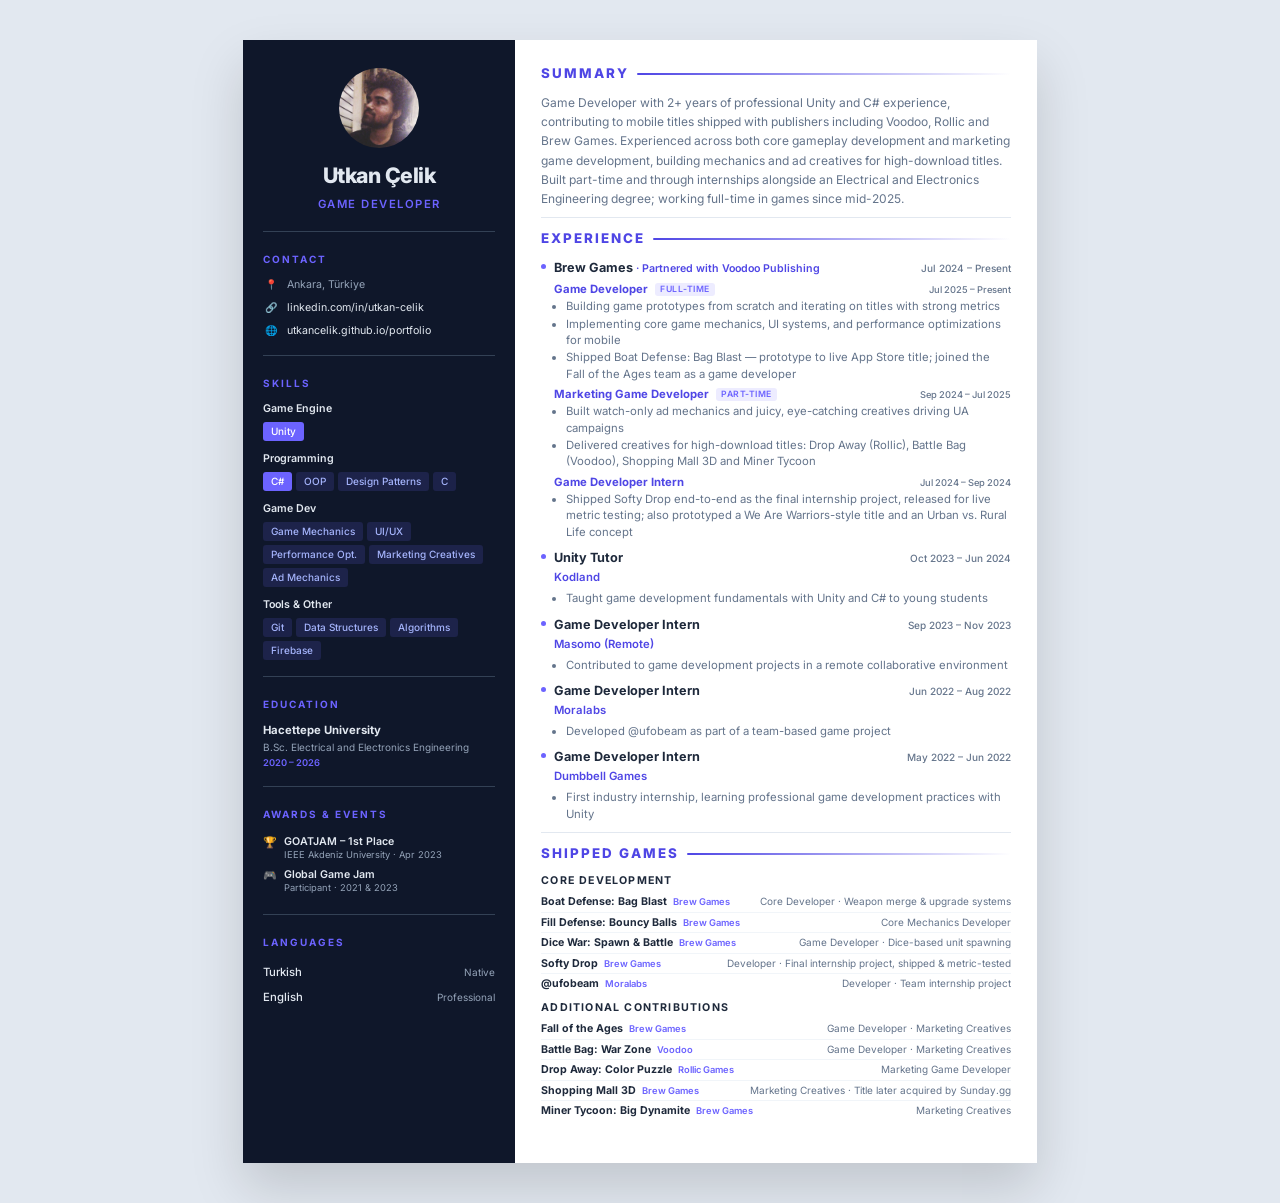
==== commit d03f7477: "Port new game credits onto the Premium overhaul architecture The merge of add-game-credits-and-fix-c" ====
--- a/cv.html
+++ b/cv.html
@@ -153,7 +153,8 @@
                     <ul class="exp-desc">
                         <li>Building game prototypes from scratch and iterating on titles with strong metrics</li>
                         <li>Implementing core game mechanics, UI systems, and performance optimizations for mobile</li>
-                        <li>Shipped Boat Defense: Bag Blast; joined the Fall of the Ages team as a game developer</li>
+                        <li>Shipped Boat Defense: Bag Blast — prototype to live App Store title; joined the Fall of the
+                            Ages team as a game developer</li>
                     </ul>
 
                     <div class="exp-subrole">
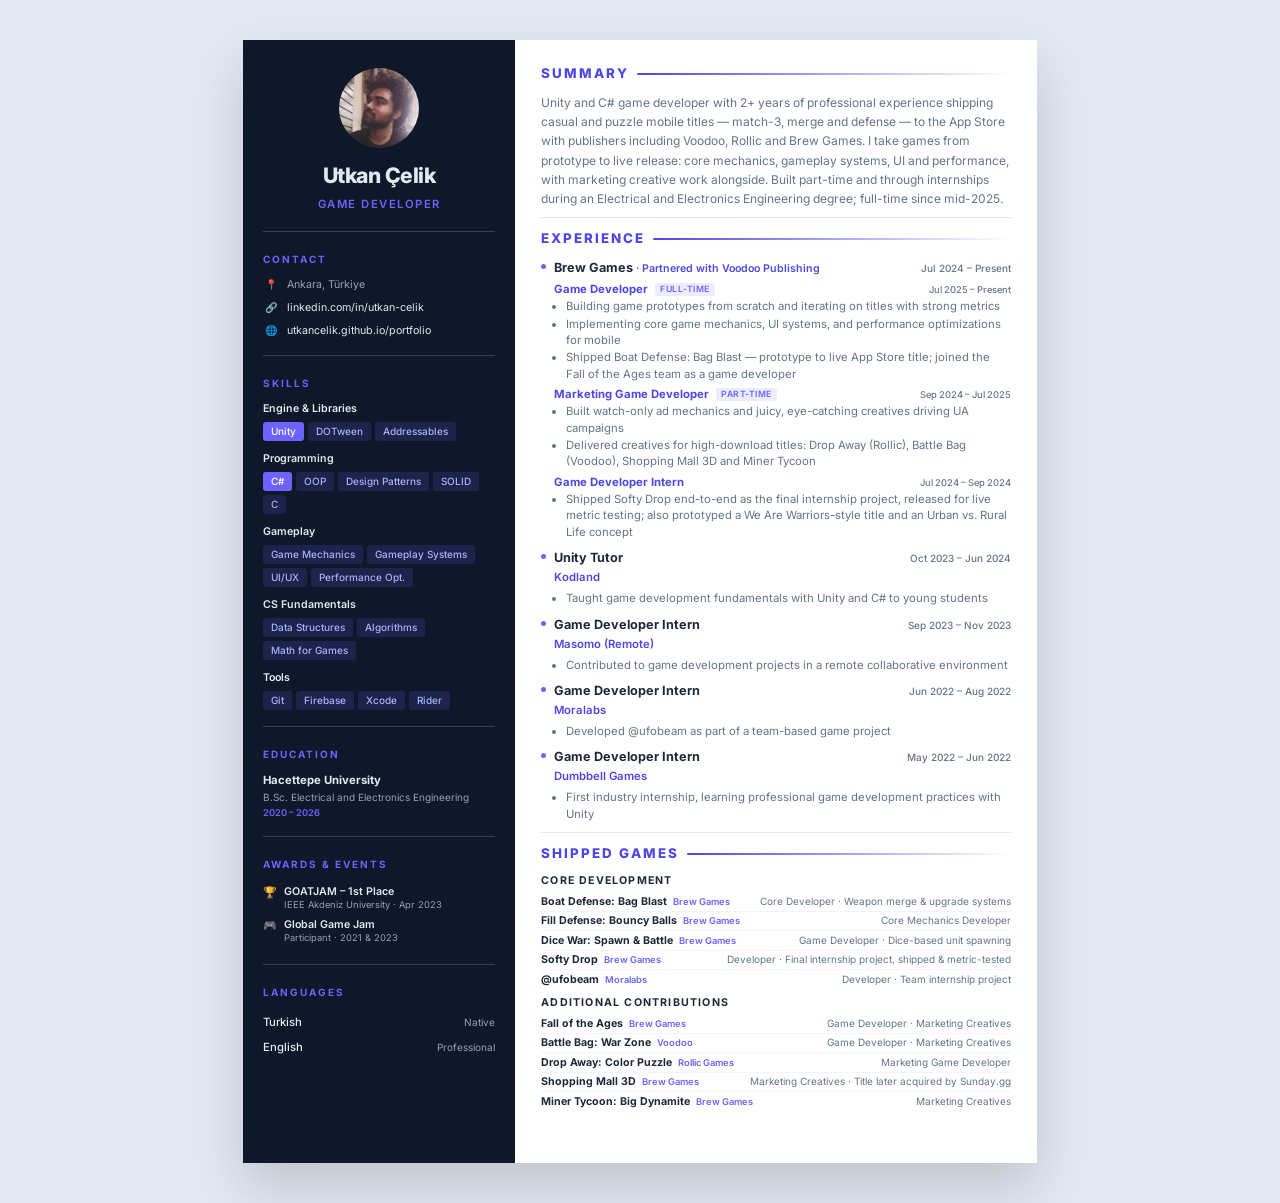
==== commit 0ee00951: "Quality pass: fix stale claims, miscategorised skills, and positioning Factual fixes: - Meta, Open G" ====
--- a/cv.html
+++ b/cv.html
@@ -43,9 +43,11 @@
             <div class="sidebar-section">
                 <h2 class="sidebar-heading">Skills</h2>
                 <div class="skill-category">
-                    <div class="skill-category-title">Game Engine</div>
+                    <div class="skill-category-title">Engine &amp; Libraries</div>
                     <div class="skill-tags">
                         <span class="skill-tag highlight">Unity</span>
+                        <span class="skill-tag">DOTween</span>
+                        <span class="skill-tag">Addressables</span>
                     </div>
                 </div>
                 <div class="skill-category">
@@ -54,26 +56,34 @@
                         <span class="skill-tag highlight">C#</span>
                         <span class="skill-tag">OOP</span>
                         <span class="skill-tag">Design Patterns</span>
+                        <span class="skill-tag">SOLID</span>
                         <span class="skill-tag">C</span>
                     </div>
                 </div>
                 <div class="skill-category">
-                    <div class="skill-category-title">Game Dev</div>
+                    <div class="skill-category-title">Gameplay</div>
                     <div class="skill-tags">
                         <span class="skill-tag">Game Mechanics</span>
+                        <span class="skill-tag">Gameplay Systems</span>
                         <span class="skill-tag">UI/UX</span>
                         <span class="skill-tag">Performance Opt.</span>
-                        <span class="skill-tag">Marketing Creatives</span>
-                        <span class="skill-tag">Ad Mechanics</span>
-                    </div>
-                </div>
-                <div class="skill-category">
-                    <div class="skill-category-title">Tools &amp; Other</div>
-                    <div class="skill-tags">
-                        <span class="skill-tag">Git</span>
+                    </div>
+                </div>
+                <div class="skill-category">
+                    <div class="skill-category-title">CS Fundamentals</div>
+                    <div class="skill-tags">
                         <span class="skill-tag">Data Structures</span>
                         <span class="skill-tag">Algorithms</span>
+                        <span class="skill-tag">Math for Games</span>
+                    </div>
+                </div>
+                <div class="skill-category">
+                    <div class="skill-category-title">Tools</div>
+                    <div class="skill-tags">
+                        <span class="skill-tag">Git</span>
                         <span class="skill-tag">Firebase</span>
+                        <span class="skill-tag">Xcode</span>
+                        <span class="skill-tag">Rider</span>
                     </div>
                 </div>
             </div>
@@ -127,11 +137,11 @@
             <section class="section">
                 <h2 class="section-heading">Summary</h2>
                 <p class="summary-text">
-                    Game Developer with 2+ years of professional Unity and C# experience, contributing to mobile titles
-                    shipped with publishers including Voodoo, Rollic and Brew Games. Experienced across both core
-                    gameplay development and marketing game development, building mechanics and ad creatives for
-                    high-download titles. Built part-time and through internships alongside an Electrical and
-                    Electronics Engineering degree; working full-time in games since mid-2025.
+                    Unity and C# game developer with 2+ years of professional experience shipping casual and puzzle
+                    mobile titles — match-3, merge and defense — to the App Store with publishers including Voodoo,
+                    Rollic and Brew Games. I take games from prototype to live release: core mechanics, gameplay
+                    systems, UI and performance, with marketing creative work alongside. Built part-time and through
+                    internships during an Electrical and Electronics Engineering degree; full-time since mid-2025.
                 </p>
             </section>
 
--- a/cv.css
+++ b/cv.css
@@ -377,7 +377,7 @@
     display: flex;
     align-items: baseline;
     gap: 6px;
-    padding: 2px 0;
+    padding: 1.5px 0;
     font-size: 8pt;
     line-height: 1.45;
 }
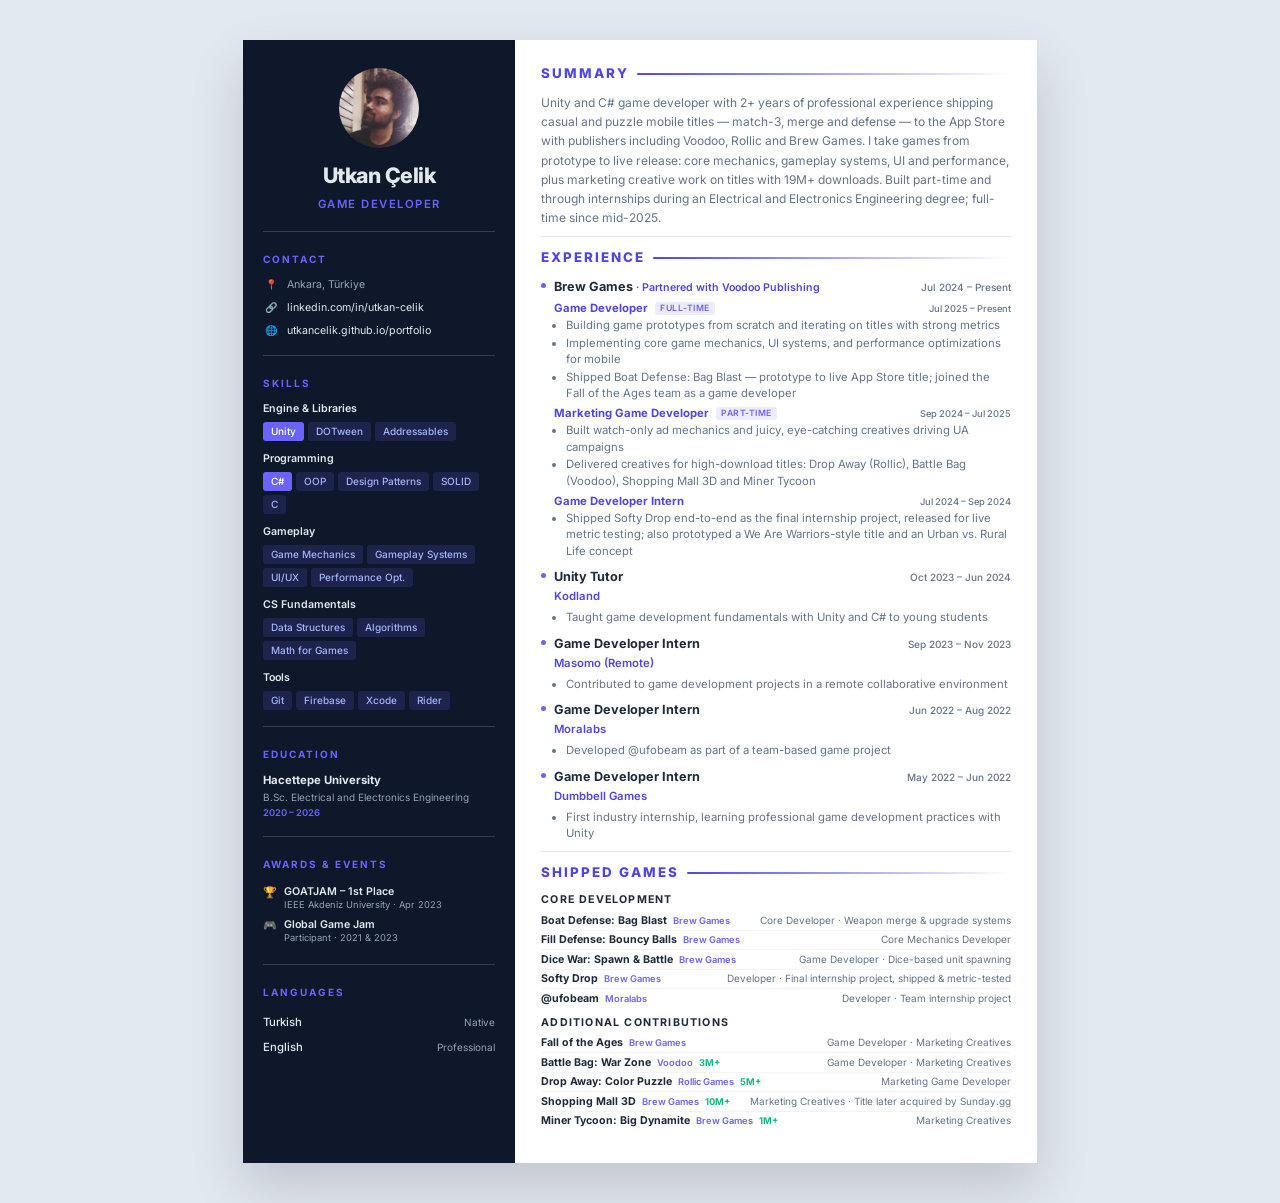
==== commit b48ed995: "Add verified download figures to contribution titles The site and CV previously said "high-download " ====
--- a/cv.html
+++ b/cv.html
@@ -140,7 +140,7 @@
                     Unity and C# game developer with 2+ years of professional experience shipping casual and puzzle
                     mobile titles — match-3, merge and defense — to the App Store with publishers including Voodoo,
                     Rollic and Brew Games. I take games from prototype to live release: core mechanics, gameplay
-                    systems, UI and performance, with marketing creative work alongside. Built part-time and through
+                    systems, UI and performance, plus marketing creative work on titles with 19M+ downloads. Built part-time and through
                     internships during an Electrical and Electronics Engineering degree; full-time since mid-2025.
                 </p>
             </section>
@@ -276,21 +276,25 @@
                     <li class="contrib-row">
                         <span class="contrib-game">Battle Bag: War Zone</span>
                         <span class="contrib-pub">Voodoo</span>
+                        <span class="contrib-dl">3M+</span>
                         <span class="contrib-role">Game Developer · Marketing Creatives</span>
                     </li>
                     <li class="contrib-row">
                         <span class="contrib-game">Drop Away: Color Puzzle</span>
                         <span class="contrib-pub">Rollic Games</span>
+                        <span class="contrib-dl">5M+</span>
                         <span class="contrib-role">Marketing Game Developer</span>
                     </li>
                     <li class="contrib-row">
                         <span class="contrib-game">Shopping Mall 3D</span>
                         <span class="contrib-pub">Brew Games</span>
+                        <span class="contrib-dl">10M+</span>
                         <span class="contrib-role">Marketing Creatives · Title later acquired by Sunday.gg</span>
                     </li>
                     <li class="contrib-row">
                         <span class="contrib-game">Miner Tycoon: Big Dynamite</span>
                         <span class="contrib-pub">Brew Games</span>
+                        <span class="contrib-dl">1M+</span>
                         <span class="contrib-role">Marketing Creatives</span>
                     </li>
                 </ul>
--- a/cv.css
+++ b/cv.css
@@ -399,6 +399,13 @@
     white-space: nowrap;
 }
 
+.contrib-dl {
+    font-size: 7pt;
+    font-weight: 700;
+    color: var(--accent);
+    white-space: nowrap;
+}
+
 .contrib-role {
     margin-left: auto;
     font-size: 7.5pt;
